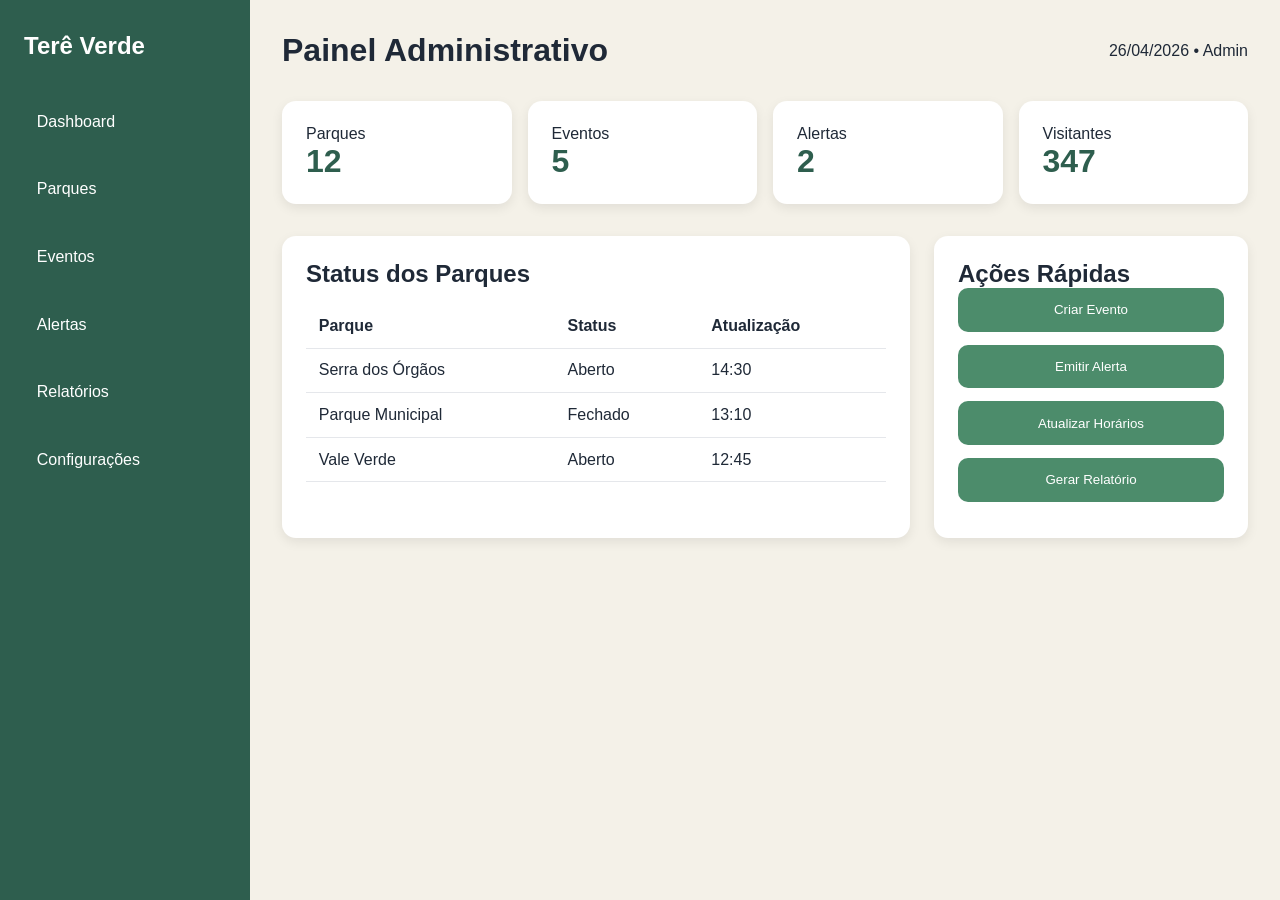
==== admin.html @ ce3f2a23 "Atualiza layout e telas do MVP" ====
<!DOCTYPE html>
<html lang="pt-BR">
<head>
  <meta charset="UTF-8" />
  <meta name="viewport" content="width=device-width, initial-scale=1.0" />
  <title>Terê Verde Online - Dashboard</title>
  <style>
    * { margin: 0; padding: 0; box-sizing: border-box; font-family: Arial, sans-serif; }

    body {
      background: #f4f1e8;
      display: flex;
      min-height: 100vh;
      color: #1f2937;
    }

    .sidebar {
      width: 250px;
      background: #2E5E4E;
      color: white;
      padding: 2rem 1.5rem;
      display: flex;
      flex-direction: column;
      gap: 1.5rem;
    }

    .sidebar h2 {
      margin-bottom: 1rem;
    }

    .sidebar a {
      color: white;
      text-decoration: none;
      padding: 0.8rem;
      border-radius: 8px;
      transition: 0.3s;
    }

    .sidebar a:hover {
      background: rgba(255,255,255,0.12);
    }

    .main {
      flex: 1;
      padding: 2rem;
    }

    .topbar {
      display: flex;
      justify-content: space-between;
      align-items: center;
      margin-bottom: 2rem;
    }

    .kpis {
      display: grid;
      grid-template-columns: repeat(auto-fit, minmax(180px, 1fr));
      gap: 1rem;
      margin-bottom: 2rem;
    }

    .kpi-card {
      background: white;
      padding: 1.5rem;
      border-radius: 14px;
      box-shadow: 0 4px 12px rgba(0,0,0,0.08);
    }

    .kpi-card h3 {
      font-size: 2rem;
      color: #2E5E4E;
    }

    .dashboard-grid {
      display: grid;
      grid-template-columns: 2fr 1fr;
      gap: 1.5rem;
    }

    .panel {
      background: white;
      padding: 1.5rem;
      border-radius: 14px;
      box-shadow: 0 4px 12px rgba(0,0,0,0.08);
    }

    table {
      width: 100%;
      border-collapse: collapse;
      margin-top: 1rem;
    }

    th, td {
      text-align: left;
      padding: 0.8rem;
      border-bottom: 1px solid #e5e7eb;
    }

    .action-btn {
      display: block;
      width: 100%;
      margin-bottom: 0.8rem;
      padding: 0.9rem;
      border: none;
      border-radius: 10px;
      background: #4C8C6B;
      color: white;
      cursor: pointer;
    }
  </style>
</head>
<body>

  <aside class="sidebar">
    <h2>Terê Verde</h2>
    <a href="#">Dashboard</a>
    <a href="#">Parques</a>
    <a href="#">Eventos</a>
    <a href="#">Alertas</a>
    <a href="#">Relatórios</a>
    <a href="#">Configurações</a>
  </aside>

  <main class="main">
    <div class="topbar">
      <h1>Painel Administrativo</h1>
      <span>26/04/2026 • Admin</span>
    </div>

    <section class="kpis">
      <div class="kpi-card"><p>Parques</p><h3>12</h3></div>
      <div class="kpi-card"><p>Eventos</p><h3>5</h3></div>
      <div class="kpi-card"><p>Alertas</p><h3>2</h3></div>
      <div class="kpi-card"><p>Visitantes</p><h3>347</h3></div>
    </section>

    <section class="dashboard-grid">
      <div class="panel">
        <h2>Status dos Parques</h2>
        <table>
          <tr><th>Parque</th><th>Status</th><th>Atualização</th></tr>
          <tr><td>Serra dos Órgãos</td><td>Aberto</td><td>14:30</td></tr>
          <tr><td>Parque Municipal</td><td>Fechado</td><td>13:10</td></tr>
          <tr><td>Vale Verde</td><td>Aberto</td><td>12:45</td></tr>
        </table>
      </div>

      <div class="panel">
        <h2>Ações Rápidas</h2>
        <button class="action-btn">Criar Evento</button>
        <button class="action-btn">Emitir Alerta</button>
        <button class="action-btn">Atualizar Horários</button>
        <button class="action-btn">Gerar Relatório</button>
      </div>
    </section>
  </main>

</body>
</html>
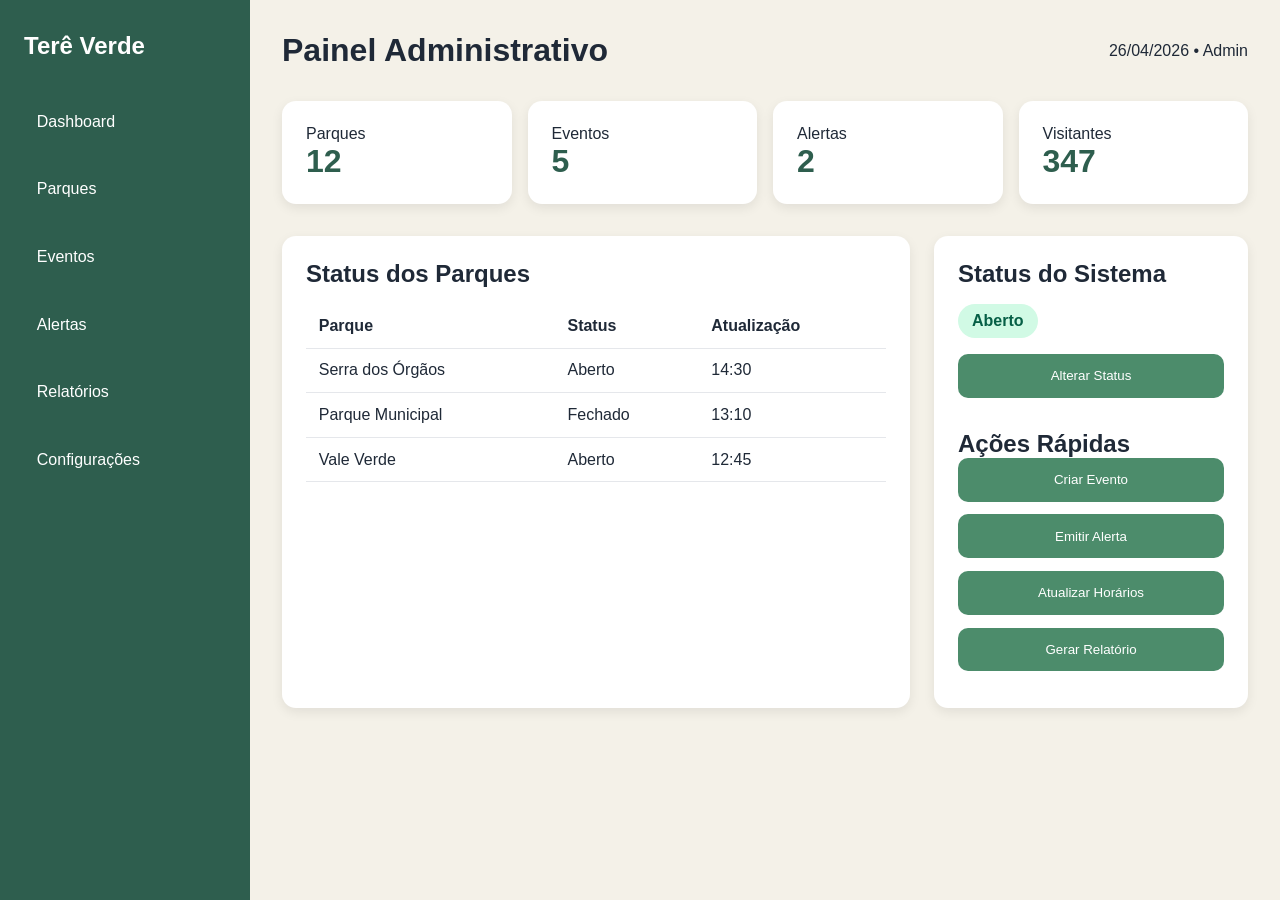
==== commit 9bdb9ca7: "adicionando escopo" ====
--- a/admin.html
+++ b/admin.html
@@ -4,8 +4,15 @@
   <meta charset="UTF-8" />
   <meta name="viewport" content="width=device-width, initial-scale=1.0" />
   <title>Terê Verde Online - Dashboard</title>
+
   <style>
-    * { margin: 0; padding: 0; box-sizing: border-box; font-family: Arial, sans-serif; }
+
+    * {
+      margin: 0;
+      padding: 0;
+      box-sizing: border-box;
+      font-family: Arial, sans-serif;
+    }
 
     body {
       background: #f4f1e8;
@@ -64,6 +71,11 @@
       padding: 1.5rem;
       border-radius: 14px;
       box-shadow: 0 4px 12px rgba(0,0,0,0.08);
+      transition: 0.3s;
+    }
+
+    .kpi-card:hover {
+      transform: translateY(-4px);
     }
 
     .kpi-card h3 {
@@ -106,13 +118,74 @@
       background: #4C8C6B;
       color: white;
       cursor: pointer;
-    }
+      transition: 0.3s;
+    }
+
+    .action-btn:hover {
+      transform: translateY(-2px);
+      opacity: 0.9;
+    }
+
+    .status {
+      display: inline-block;
+      padding: 8px 14px;
+      border-radius: 20px;
+      font-weight: bold;
+      margin: 1rem 0;
+    }
+
+    .aberto {
+      background: #d1fae5;
+      color: #065f46;
+    }
+
+    .fechado {
+      background: #fee2e2;
+      color: #991b1b;
+    }
+
+    .modal {
+      display: none;
+      position: fixed;
+      top: 0;
+      left: 0;
+
+      width: 100%;
+      height: 100%;
+
+      background: rgba(0,0,0,0.5);
+
+      justify-content: center;
+      align-items: center;
+    }
+
+    .modal-content {
+      background: white;
+      padding: 2rem;
+      border-radius: 14px;
+      width: 90%;
+      max-width: 400px;
+
+      display: flex;
+      flex-direction: column;
+      gap: 1rem;
+    }
+
+    .modal-content input,
+    .modal-content textarea {
+      padding: 0.8rem;
+      border: 1px solid #d1d5db;
+      border-radius: 8px;
+    }
+
   </style>
 </head>
+
 <body>
 
   <aside class="sidebar">
     <h2>Terê Verde</h2>
+
     <a href="#">Dashboard</a>
     <a href="#">Parques</a>
     <a href="#">Eventos</a>
@@ -122,38 +195,131 @@
   </aside>
 
   <main class="main">
+
     <div class="topbar">
       <h1>Painel Administrativo</h1>
       <span>26/04/2026 • Admin</span>
     </div>
 
     <section class="kpis">
-      <div class="kpi-card"><p>Parques</p><h3>12</h3></div>
-      <div class="kpi-card"><p>Eventos</p><h3>5</h3></div>
-      <div class="kpi-card"><p>Alertas</p><h3>2</h3></div>
-      <div class="kpi-card"><p>Visitantes</p><h3>347</h3></div>
+
+      <div class="kpi-card">
+        <p>Parques</p>
+        <h3>12</h3>
+      </div>
+
+      <div class="kpi-card">
+        <p>Eventos</p>
+        <h3>5</h3>
+      </div>
+
+      <div class="kpi-card">
+        <p>Alertas</p>
+        <h3>2</h3>
+      </div>
+
+      <div class="kpi-card">
+        <p>Visitantes</p>
+        <h3>347</h3>
+      </div>
+
     </section>
 
     <section class="dashboard-grid">
+
       <div class="panel">
+
         <h2>Status dos Parques</h2>
+
         <table>
-          <tr><th>Parque</th><th>Status</th><th>Atualização</th></tr>
-          <tr><td>Serra dos Órgãos</td><td>Aberto</td><td>14:30</td></tr>
-          <tr><td>Parque Municipal</td><td>Fechado</td><td>13:10</td></tr>
-          <tr><td>Vale Verde</td><td>Aberto</td><td>12:45</td></tr>
+          <tr>
+            <th>Parque</th>
+            <th>Status</th>
+            <th>Atualização</th>
+          </tr>
+
+          <tr>
+            <td>Serra dos Órgãos</td>
+            <td>Aberto</td>
+            <td>14:30</td>
+          </tr>
+
+          <tr>
+            <td>Parque Municipal</td>
+            <td>Fechado</td>
+            <td>13:10</td>
+          </tr>
+
+          <tr>
+            <td>Vale Verde</td>
+            <td>Aberto</td>
+            <td>12:45</td>
+          </tr>
         </table>
+
       </div>
 
       <div class="panel">
-        <h2>Ações Rápidas</h2>
-        <button class="action-btn">Criar Evento</button>
-        <button class="action-btn">Emitir Alerta</button>
-        <button class="action-btn">Atualizar Horários</button>
-        <button class="action-btn">Gerar Relatório</button>
-      </div>
+
+        <h2>Status do Sistema</h2>
+
+        <span id="statusParque" class="status aberto">
+          Aberto
+        </span>
+
+        <button onclick="alterarStatus()" class="action-btn">
+          Alterar Status
+        </button>
+
+        <h2 style="margin-top: 2rem;">Ações Rápidas</h2>
+
+        <button class="action-btn" onclick="abrirModal()">
+          Criar Evento
+        </button>
+
+        <button class="action-btn">
+          Emitir Alerta
+        </button>
+
+        <button class="action-btn">
+          Atualizar Horários
+        </button>
+
+        <button class="action-btn">
+          Gerar Relatório
+        </button>
+
+      </div>
+
     </section>
+
   </main>
+
+  
+
+  <div id="modalEvento" class="modal">
+
+    <div class="modal-content">
+
+      <h2>Novo Evento</h2>
+
+      <input type="text" placeholder="Nome do evento">
+
+      <input type="date">
+
+      <textarea placeholder="Descrição"></textarea>
+
+      <button class="action-btn" onclick="fecharModal()">
+        Salvar Evento
+      </button>
+
+    </div>
+
+  </div>
+
+  <script src="js/script.js"></script>
 
 </body>
 </html>
+
+
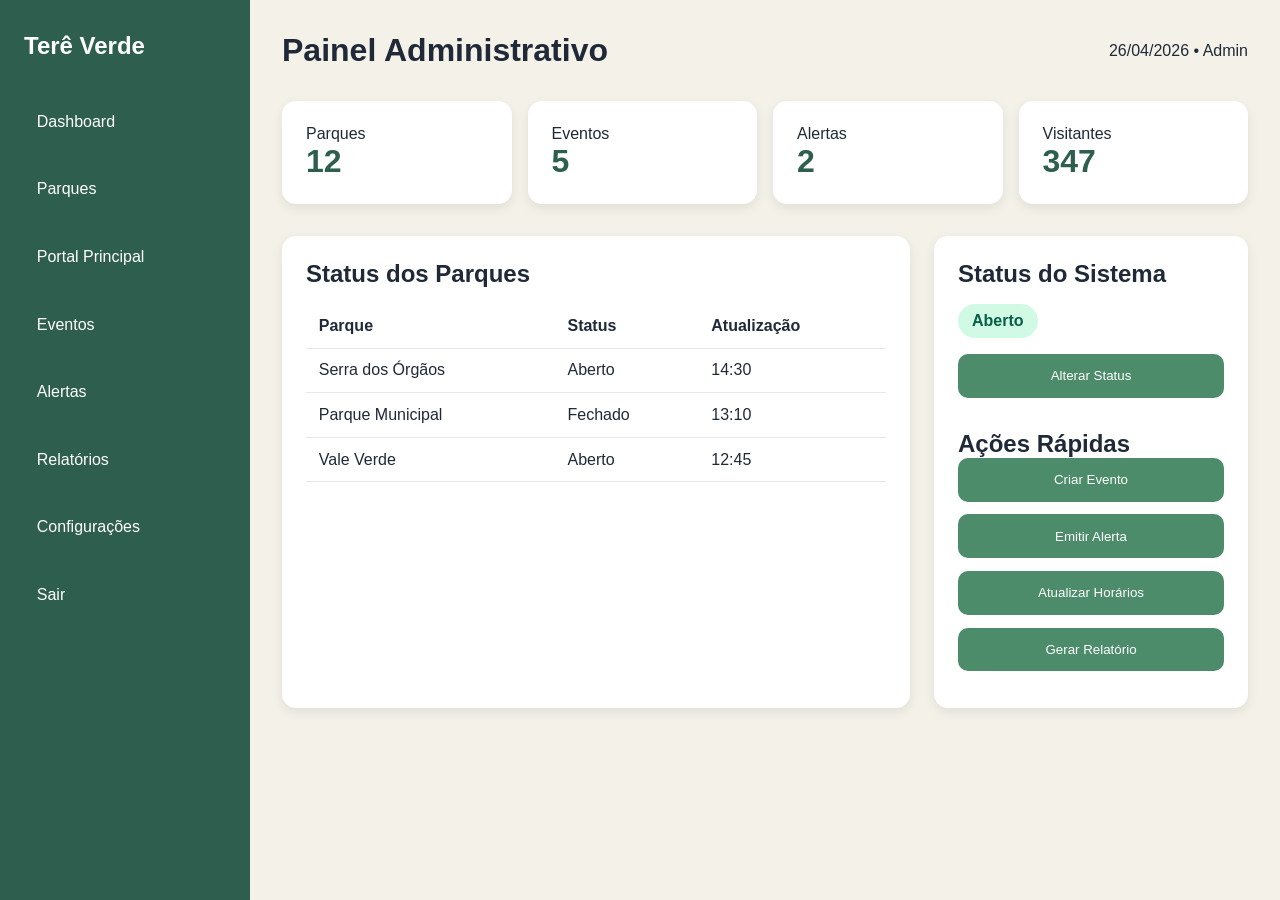
==== commit 08f50698: "ajustes finais" ====
--- a/admin.html
+++ b/admin.html
@@ -184,14 +184,27 @@
 <body>
 
   <aside class="sidebar">
+
     <h2>Terê Verde</h2>
 
-    <a href="#">Dashboard</a>
-    <a href="#">Parques</a>
+    <a href="admin.html">Dashboard</a>
+
+    <a href="parques.html">Parques</a>
+
+    <a href="index.html">Portal Principal</a>
+
     <a href="#">Eventos</a>
+
     <a href="#">Alertas</a>
+
     <a href="#">Relatórios</a>
+
     <a href="#">Configurações</a>
+
+    <a href="login.html">
+      Sair
+    </a>
+
   </aside>
 
   <main class="main">
@@ -295,8 +308,6 @@
 
   </main>
 
-  
-
   <div id="modalEvento" class="modal">
 
     <div class="modal-content">
@@ -314,12 +325,26 @@
       </button>
 
     </div>
-
+<div class="panel">
+
+  <h2>Atividades Recentes</h2>
+
+  <ul style="margin-top: 1rem; line-height: 2;">
+
+    <li>🌿 Evento ecológico criado</li>
+
+    <li>⚠ Alerta climático emitido</li>
+
+    <li>🏔 Status da trilha atualizado</li>
+
+    <li>📊 Relatório ambiental gerado</li>
+
+  </ul>
+
+</div>
   </div>
 
   <script src="js/script.js"></script>
 
 </body>
-</html>
-
-
+</html>
